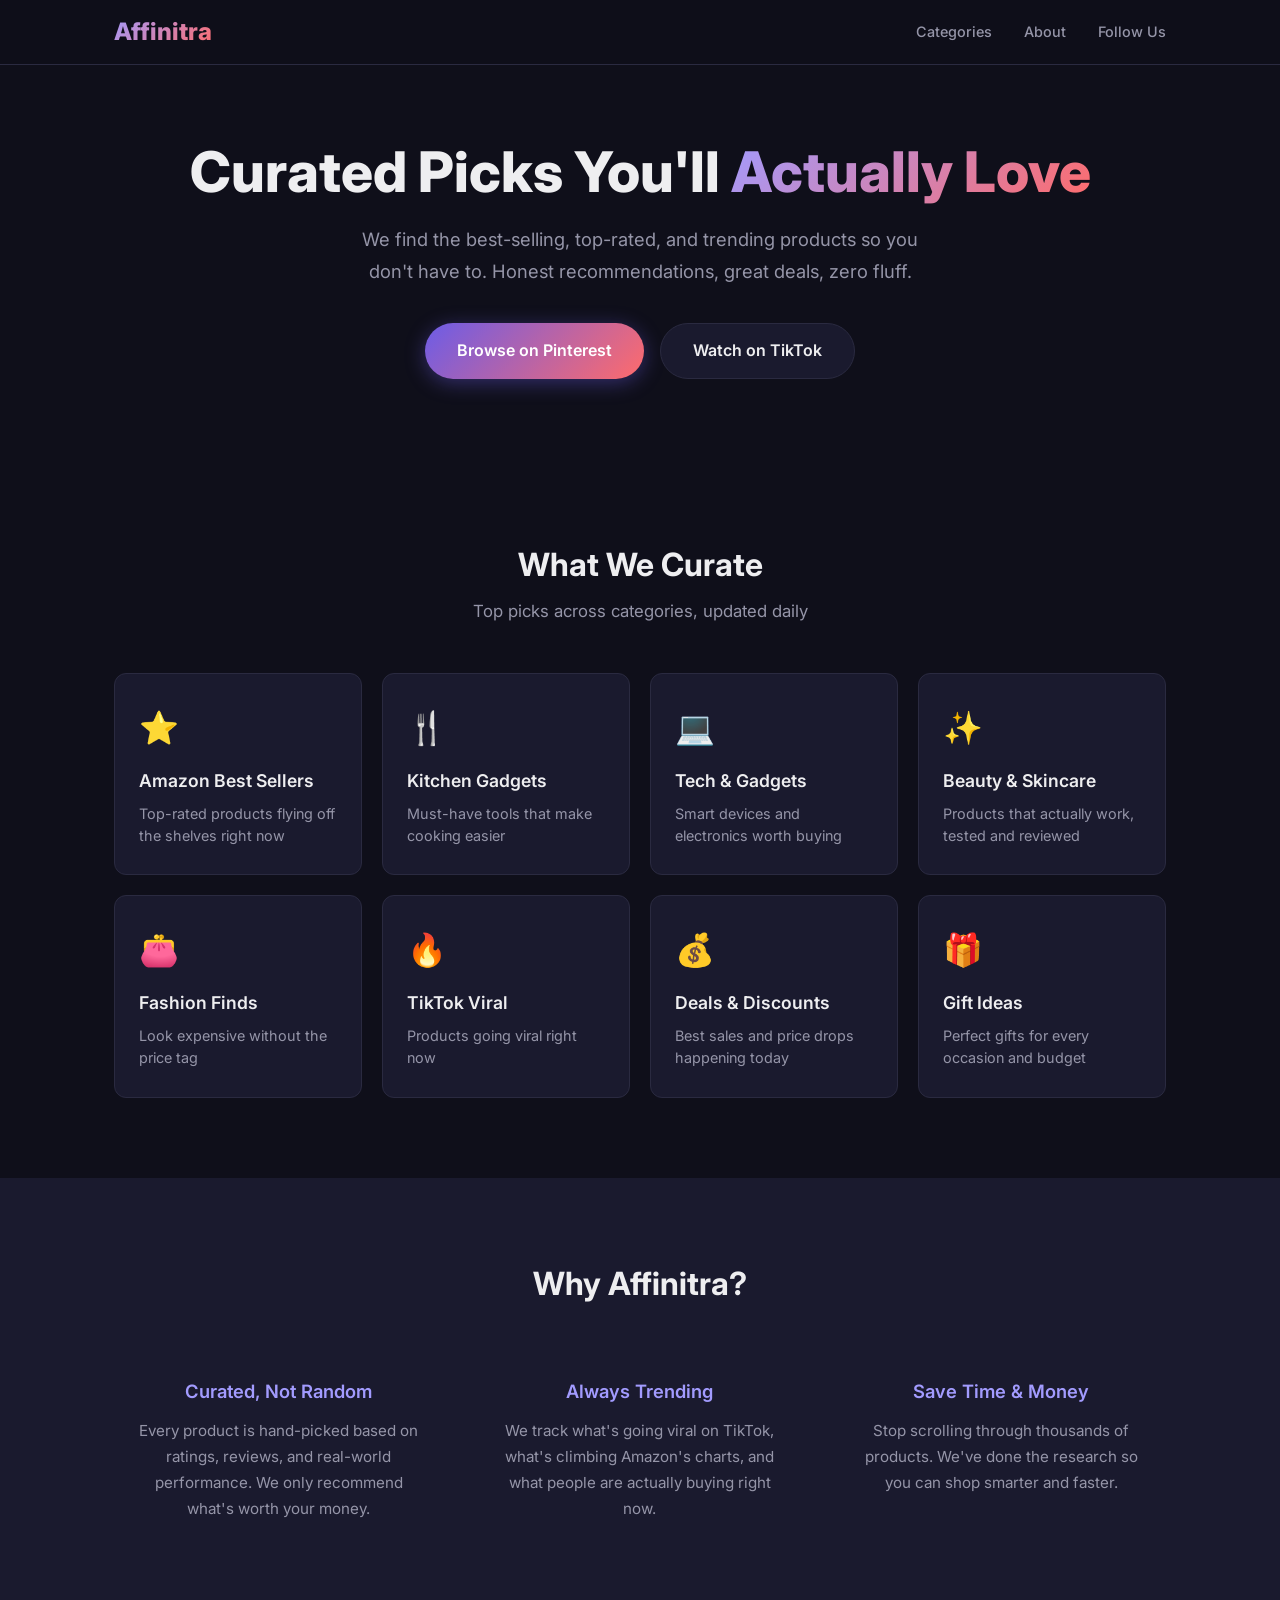
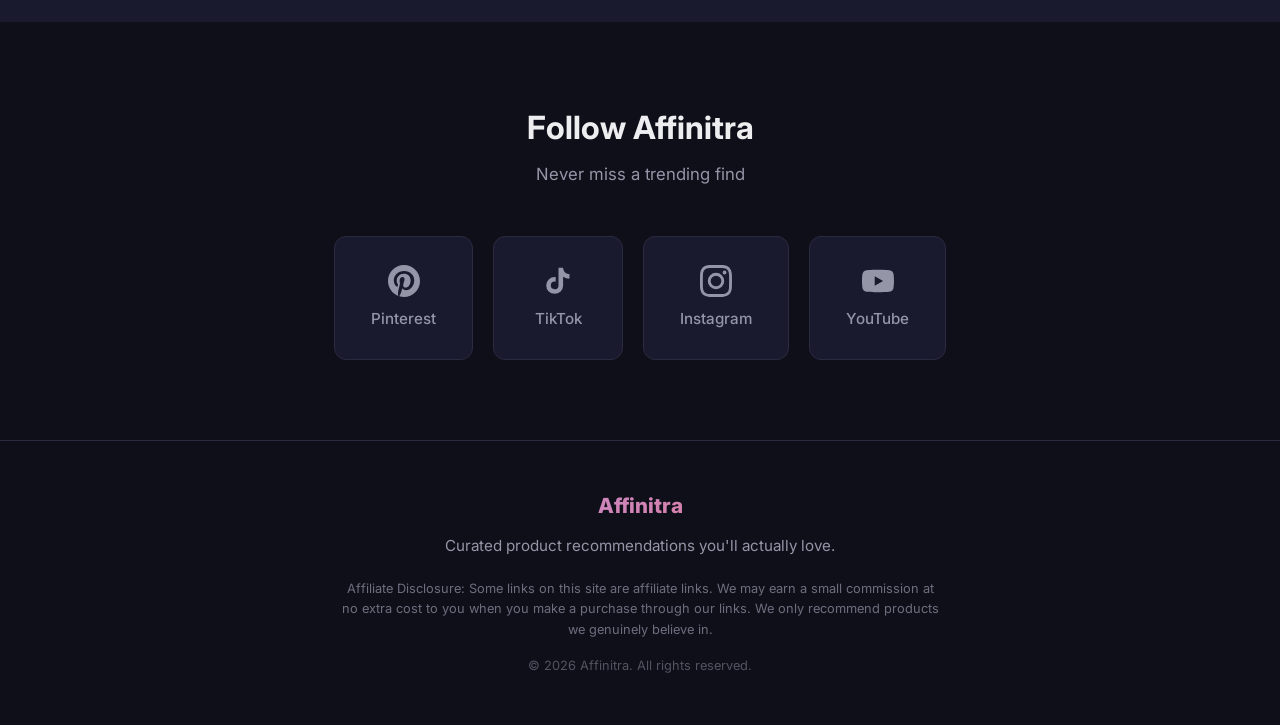
==== index.html @ 11599ca0 "Initial landing page for Affinitra Clean, modern landing page for Pinterest domain verification and " ====
<!DOCTYPE html>
<html lang="en">
<head>
    <meta charset="UTF-8">
    <meta name="viewport" content="width=device-width, initial-scale=1.0">
    <title>Affinitra — Curated Product Picks You'll Love</title>
    <meta name="description" content="Affinitra helps you discover top-rated, trending, and best-selling products. Curated picks from Amazon, TikTok viral finds, and smart deals.">
    <meta name="keywords" content="amazon finds, best sellers, product recommendations, trending products, deals, curated picks">
    <meta name="author" content="Affinitra">

    <!-- Pinterest domain verification (replace XXXXX with your Pinterest tag) -->
    <!-- <meta name="p:domain_verify" content="XXXXX"/> -->

    <!-- Open Graph -->
    <meta property="og:title" content="Affinitra — Curated Product Picks You'll Love">
    <meta property="og:description" content="Discover top-rated and trending products. Smart finds, honest picks, great deals.">
    <meta property="og:type" content="website">
    <meta property="og:url" content="https://affinitra.pages.dev">

    <link rel="preconnect" href="https://fonts.googleapis.com">
    <link rel="preconnect" href="https://fonts.gstatic.com" crossorigin>
    <link href="https://fonts.googleapis.com/css2?family=Inter:wght@400;500;600;700;800&display=swap" rel="stylesheet">
    <link rel="stylesheet" href="style.css">
</head>
<body>
    <!-- Header -->
    <header>
        <nav class="container">
            <div class="logo">Affinitra</div>
            <div class="nav-links">
                <a href="#categories">Categories</a>
                <a href="#about">About</a>
                <a href="#socials">Follow Us</a>
            </div>
        </nav>
    </header>

    <!-- Hero Section -->
    <section class="hero">
        <div class="container">
            <h1>Curated Picks You'll <span class="highlight">Actually Love</span></h1>
            <p class="hero-sub">We find the best-selling, top-rated, and trending products so you don't have to. Honest recommendations, great deals, zero fluff.</p>
            <div class="hero-buttons">
                <a href="https://www.pinterest.com/affinitra/" class="btn btn-primary" target="_blank" rel="noopener">Browse on Pinterest</a>
                <a href="https://www.tiktok.com/@affinitra" class="btn btn-secondary" target="_blank" rel="noopener">Watch on TikTok</a>
            </div>
        </div>
    </section>

    <!-- Categories Section -->
    <section id="categories" class="categories">
        <div class="container">
            <h2>What We Curate</h2>
            <p class="section-sub">Top picks across categories, updated daily</p>
            <div class="grid">
                <a href="https://www.pinterest.com/affinitra/amazon-best-sellers/" class="card" target="_blank" rel="noopener">
                    <div class="card-icon">&#11088;</div>
                    <h3>Amazon Best Sellers</h3>
                    <p>Top-rated products flying off the shelves right now</p>
                </a>
                <a href="https://www.pinterest.com/affinitra/kitchen-gadgets-finds/" class="card" target="_blank" rel="noopener">
                    <div class="card-icon">&#127860;</div>
                    <h3>Kitchen Gadgets</h3>
                    <p>Must-have tools that make cooking easier</p>
                </a>
                <a href="https://www.pinterest.com/affinitra/tech-gadgets/" class="card" target="_blank" rel="noopener">
                    <div class="card-icon">&#128187;</div>
                    <h3>Tech & Gadgets</h3>
                    <p>Smart devices and electronics worth buying</p>
                </a>
                <a href="https://www.pinterest.com/affinitra/beauty-skincare-favorites/" class="card" target="_blank" rel="noopener">
                    <div class="card-icon">&#10024;</div>
                    <h3>Beauty & Skincare</h3>
                    <p>Products that actually work, tested and reviewed</p>
                </a>
                <a href="https://www.pinterest.com/affinitra/fashion-finds-under-50/" class="card" target="_blank" rel="noopener">
                    <div class="card-icon">&#128091;</div>
                    <h3>Fashion Finds</h3>
                    <p>Look expensive without the price tag</p>
                </a>
                <a href="https://www.pinterest.com/affinitra/tiktok-made-me-buy-it/" class="card" target="_blank" rel="noopener">
                    <div class="card-icon">&#128293;</div>
                    <h3>TikTok Viral</h3>
                    <p>Products going viral right now</p>
                </a>
                <a href="https://www.pinterest.com/affinitra/deals-discounts/" class="card" target="_blank" rel="noopener">
                    <div class="card-icon">&#128176;</div>
                    <h3>Deals & Discounts</h3>
                    <p>Best sales and price drops happening today</p>
                </a>
                <a href="https://www.pinterest.com/affinitra/gift-ideas/" class="card" target="_blank" rel="noopener">
                    <div class="card-icon">&#127873;</div>
                    <h3>Gift Ideas</h3>
                    <p>Perfect gifts for every occasion and budget</p>
                </a>
            </div>
        </div>
    </section>

    <!-- About Section -->
    <section id="about" class="about">
        <div class="container">
            <h2>Why Affinitra?</h2>
            <div class="about-grid">
                <div class="about-item">
                    <h3>Curated, Not Random</h3>
                    <p>Every product is hand-picked based on ratings, reviews, and real-world performance. We only recommend what's worth your money.</p>
                </div>
                <div class="about-item">
                    <h3>Always Trending</h3>
                    <p>We track what's going viral on TikTok, what's climbing Amazon's charts, and what people are actually buying right now.</p>
                </div>
                <div class="about-item">
                    <h3>Save Time & Money</h3>
                    <p>Stop scrolling through thousands of products. We've done the research so you can shop smarter and faster.</p>
                </div>
            </div>
        </div>
    </section>

    <!-- Socials Section -->
    <section id="socials" class="socials">
        <div class="container">
            <h2>Follow Affinitra</h2>
            <p class="section-sub">Never miss a trending find</p>
            <div class="social-links">
                <a href="https://www.pinterest.com/affinitra/" class="social-card" target="_blank" rel="noopener">
                    <svg width="32" height="32" viewBox="0 0 24 24" fill="currentColor"><path d="M12 0C5.373 0 0 5.373 0 12c0 5.084 3.163 9.426 7.627 11.174-.105-.949-.2-2.405.042-3.441.218-.937 1.407-5.965 1.407-5.965s-.359-.719-.359-1.782c0-1.668.967-2.914 2.171-2.914 1.023 0 1.518.769 1.518 1.69 0 1.029-.655 2.568-.994 3.995-.283 1.194.599 2.169 1.777 2.169 2.133 0 3.772-2.249 3.772-5.495 0-2.873-2.064-4.882-5.012-4.882-3.414 0-5.418 2.561-5.418 5.207 0 1.031.397 2.138.893 2.738.098.119.112.224.083.345l-.333 1.36c-.053.22-.174.267-.402.161-1.499-.698-2.436-2.889-2.436-4.649 0-3.785 2.75-7.262 7.929-7.262 4.163 0 7.398 2.967 7.398 6.931 0 4.136-2.607 7.464-6.227 7.464-1.216 0-2.359-.632-2.75-1.378l-.748 2.853c-.271 1.043-1.002 2.35-1.492 3.146C9.57 23.812 10.763 24 12 24c6.627 0 12-5.373 12-12S18.627 0 12 0z"/></svg>
                    <span>Pinterest</span>
                </a>
                <a href="https://www.tiktok.com/@affinitra" class="social-card" target="_blank" rel="noopener">
                    <svg width="32" height="32" viewBox="0 0 24 24" fill="currentColor"><path d="M19.59 6.69a4.83 4.83 0 01-3.77-4.25V2h-3.45v13.67a2.89 2.89 0 01-2.88 2.5 2.89 2.89 0 01-2.89-2.89 2.89 2.89 0 012.89-2.89c.28 0 .54.04.79.1V9.01a6.27 6.27 0 00-.79-.05 6.34 6.34 0 00-6.34 6.34 6.34 6.34 0 006.34 6.34 6.34 6.34 0 006.34-6.34V8.75a8.18 8.18 0 004.76 1.52V6.84a4.84 4.84 0 01-1-.15z"/></svg>
                    <span>TikTok</span>
                </a>
                <a href="https://www.instagram.com/affinitra/" class="social-card" target="_blank" rel="noopener">
                    <svg width="32" height="32" viewBox="0 0 24 24" fill="currentColor"><path d="M12 2.163c3.204 0 3.584.012 4.85.07 3.252.148 4.771 1.691 4.919 4.919.058 1.265.069 1.645.069 4.849 0 3.205-.012 3.584-.069 4.849-.149 3.225-1.664 4.771-4.919 4.919-1.266.058-1.644.07-4.85.07-3.204 0-3.584-.012-4.849-.07-3.26-.149-4.771-1.699-4.919-4.92-.058-1.265-.07-1.644-.07-4.849 0-3.204.013-3.583.07-4.849.149-3.227 1.664-4.771 4.919-4.919 1.266-.057 1.645-.069 4.849-.069zM12 0C8.741 0 8.333.014 7.053.072 2.695.272.273 2.69.073 7.052.014 8.333 0 8.741 0 12c0 3.259.014 3.668.072 4.948.2 4.358 2.618 6.78 6.98 6.98C8.333 23.986 8.741 24 12 24c3.259 0 3.668-.014 4.948-.072 4.354-.2 6.782-2.618 6.979-6.98.059-1.28.073-1.689.073-4.948 0-3.259-.014-3.667-.072-4.947-.196-4.354-2.617-6.78-6.979-6.98C15.668.014 15.259 0 12 0zm0 5.838a6.162 6.162 0 100 12.324 6.162 6.162 0 000-12.324zM12 16a4 4 0 110-8 4 4 0 010 8zm6.406-11.845a1.44 1.44 0 100 2.881 1.44 1.44 0 000-2.881z"/></svg>
                    <span>Instagram</span>
                </a>
                <a href="https://www.youtube.com/@affinitra" class="social-card" target="_blank" rel="noopener">
                    <svg width="32" height="32" viewBox="0 0 24 24" fill="currentColor"><path d="M23.498 6.186a3.016 3.016 0 00-2.122-2.136C19.505 3.545 12 3.545 12 3.545s-7.505 0-9.377.505A3.017 3.017 0 00.502 6.186C0 8.07 0 12 0 12s0 3.93.502 5.814a3.016 3.016 0 002.122 2.136c1.871.505 9.376.505 9.376.505s7.505 0 9.377-.505a3.015 3.015 0 002.122-2.136C24 15.93 24 12 24 12s0-3.93-.502-5.814zM9.545 15.568V8.432L15.818 12l-6.273 3.568z"/></svg>
                    <span>YouTube</span>
                </a>
            </div>
        </div>
    </section>

    <!-- Footer -->
    <footer>
        <div class="container">
            <div class="footer-content">
                <div class="footer-logo">Affinitra</div>
                <p class="footer-text">Curated product recommendations you'll actually love.</p>
                <p class="footer-disclosure">Affiliate Disclosure: Some links on this site are affiliate links. We may earn a small commission at no extra cost to you when you make a purchase through our links. We only recommend products we genuinely believe in.</p>
                <p class="footer-copy">&copy; 2026 Affinitra. All rights reserved.</p>
            </div>
        </div>
    </footer>
</body>
</html>
---- style.css ----
/* ===== Reset & Base ===== */
*, *::before, *::after {
    margin: 0;
    padding: 0;
    box-sizing: border-box;
}

:root {
    --primary: #6C5CE7;
    --primary-dark: #5A4BD1;
    --primary-light: #A29BFE;
    --accent: #FF6B6B;
    --bg: #0F0F1A;
    --bg-card: #1A1A2E;
    --bg-card-hover: #222240;
    --text: #EEEEF0;
    --text-muted: #9595A8;
    --border: #2A2A40;
    --radius: 12px;
    --shadow: 0 4px 24px rgba(0, 0, 0, 0.3);
}

html {
    scroll-behavior: smooth;
}

body {
    font-family: 'Inter', -apple-system, BlinkMacSystemFont, sans-serif;
    background-color: var(--bg);
    color: var(--text);
    line-height: 1.6;
    -webkit-font-smoothing: antialiased;
}

.container {
    max-width: 1100px;
    margin: 0 auto;
    padding: 0 24px;
}

a {
    text-decoration: none;
    color: inherit;
}

/* ===== Header ===== */
header {
    position: fixed;
    top: 0;
    left: 0;
    right: 0;
    z-index: 100;
    background: rgba(15, 15, 26, 0.85);
    backdrop-filter: blur(16px);
    border-bottom: 1px solid var(--border);
}

nav {
    display: flex;
    align-items: center;
    justify-content: space-between;
    height: 64px;
}

.logo {
    font-size: 1.5rem;
    font-weight: 800;
    background: linear-gradient(135deg, var(--primary-light), var(--accent));
    -webkit-background-clip: text;
    -webkit-text-fill-color: transparent;
    background-clip: text;
}

.nav-links {
    display: flex;
    gap: 32px;
}

.nav-links a {
    color: var(--text-muted);
    font-size: 0.9rem;
    font-weight: 500;
    transition: color 0.2s;
}

.nav-links a:hover {
    color: var(--text);
}

/* ===== Hero ===== */
.hero {
    padding: 140px 0 80px;
    text-align: center;
}

.hero h1 {
    font-size: clamp(2.2rem, 5vw, 3.5rem);
    font-weight: 800;
    line-height: 1.15;
    margin-bottom: 20px;
}

.highlight {
    background: linear-gradient(135deg, var(--primary-light), var(--accent));
    -webkit-background-clip: text;
    -webkit-text-fill-color: transparent;
    background-clip: text;
}

.hero-sub {
    font-size: 1.15rem;
    color: var(--text-muted);
    max-width: 580px;
    margin: 0 auto 36px;
    line-height: 1.7;
}

.hero-buttons {
    display: flex;
    gap: 16px;
    justify-content: center;
    flex-wrap: wrap;
}

.btn {
    display: inline-flex;
    align-items: center;
    padding: 14px 32px;
    border-radius: 50px;
    font-size: 1rem;
    font-weight: 600;
    transition: all 0.25s;
    cursor: pointer;
}

.btn-primary {
    background: linear-gradient(135deg, var(--primary), var(--accent));
    color: white;
    box-shadow: 0 4px 20px rgba(108, 92, 231, 0.4);
}

.btn-primary:hover {
    transform: translateY(-2px);
    box-shadow: 0 6px 28px rgba(108, 92, 231, 0.55);
}

.btn-secondary {
    background: var(--bg-card);
    color: var(--text);
    border: 1px solid var(--border);
}

.btn-secondary:hover {
    background: var(--bg-card-hover);
    transform: translateY(-2px);
}

/* ===== Categories ===== */
.categories {
    padding: 80px 0;
}

.categories h2,
.about h2,
.socials h2 {
    text-align: center;
    font-size: 2rem;
    font-weight: 700;
    margin-bottom: 8px;
}

.section-sub {
    text-align: center;
    color: var(--text-muted);
    margin-bottom: 48px;
    font-size: 1.05rem;
}

.grid {
    display: grid;
    grid-template-columns: repeat(auto-fill, minmax(240px, 1fr));
    gap: 20px;
}

.card {
    background: var(--bg-card);
    border: 1px solid var(--border);
    border-radius: var(--radius);
    padding: 28px 24px;
    transition: all 0.25s;
    display: block;
}

.card:hover {
    background: var(--bg-card-hover);
    transform: translateY(-4px);
    box-shadow: var(--shadow);
    border-color: var(--primary);
}

.card-icon {
    font-size: 2rem;
    margin-bottom: 14px;
}

.card h3 {
    font-size: 1.1rem;
    font-weight: 600;
    margin-bottom: 8px;
}

.card p {
    color: var(--text-muted);
    font-size: 0.9rem;
    line-height: 1.5;
}

/* ===== About ===== */
.about {
    padding: 80px 0;
    background: var(--bg-card);
}

.about h2 {
    margin-bottom: 48px;
}

.about-grid {
    display: grid;
    grid-template-columns: repeat(auto-fill, minmax(280px, 1fr));
    gap: 32px;
}

.about-item {
    text-align: center;
    padding: 20px;
}

.about-item h3 {
    font-size: 1.15rem;
    font-weight: 600;
    margin-bottom: 12px;
    color: var(--primary-light);
}

.about-item p {
    color: var(--text-muted);
    font-size: 0.95rem;
    line-height: 1.7;
}

/* ===== Socials ===== */
.socials {
    padding: 80px 0;
}

.social-links {
    display: flex;
    justify-content: center;
    gap: 20px;
    flex-wrap: wrap;
}

.social-card {
    display: flex;
    flex-direction: column;
    align-items: center;
    gap: 10px;
    background: var(--bg-card);
    border: 1px solid var(--border);
    border-radius: var(--radius);
    padding: 28px 36px;
    transition: all 0.25s;
    color: var(--text-muted);
    min-width: 130px;
}

.social-card:hover {
    background: var(--bg-card-hover);
    transform: translateY(-4px);
    box-shadow: var(--shadow);
    border-color: var(--primary);
    color: var(--text);
}

.social-card span {
    font-size: 0.95rem;
    font-weight: 500;
}

/* ===== Footer ===== */
footer {
    padding: 48px 0;
    border-top: 1px solid var(--border);
}

.footer-content {
    text-align: center;
}

.footer-logo {
    font-size: 1.3rem;
    font-weight: 800;
    background: linear-gradient(135deg, var(--primary-light), var(--accent));
    -webkit-background-clip: text;
    -webkit-text-fill-color: transparent;
    background-clip: text;
    margin-bottom: 12px;
}

.footer-text {
    color: var(--text-muted);
    font-size: 0.95rem;
    margin-bottom: 20px;
}

.footer-disclosure {
    color: var(--text-muted);
    font-size: 0.8rem;
    max-width: 600px;
    margin: 0 auto 16px;
    line-height: 1.6;
    opacity: 0.7;
}

.footer-copy {
    color: var(--text-muted);
    font-size: 0.8rem;
    opacity: 0.5;
}

/* ===== Responsive ===== */
@media (max-width: 768px) {
    .nav-links {
        display: none;
    }

    .hero {
        padding: 120px 0 60px;
    }

    .hero h1 {
        font-size: 2rem;
    }

    .hero-sub {
        font-size: 1rem;
    }

    .btn {
        padding: 12px 24px;
        font-size: 0.9rem;
    }

    .categories,
    .about,
    .socials {
        padding: 60px 0;
    }

    .grid {
        grid-template-columns: repeat(2, 1fr);
        gap: 12px;
    }

    .card {
        padding: 20px 16px;
    }

    .social-links {
        gap: 12px;
    }

    .social-card {
        padding: 20px 24px;
    }
}

@media (max-width: 480px) {
    .grid {
        grid-template-columns: 1fr;
    }
}
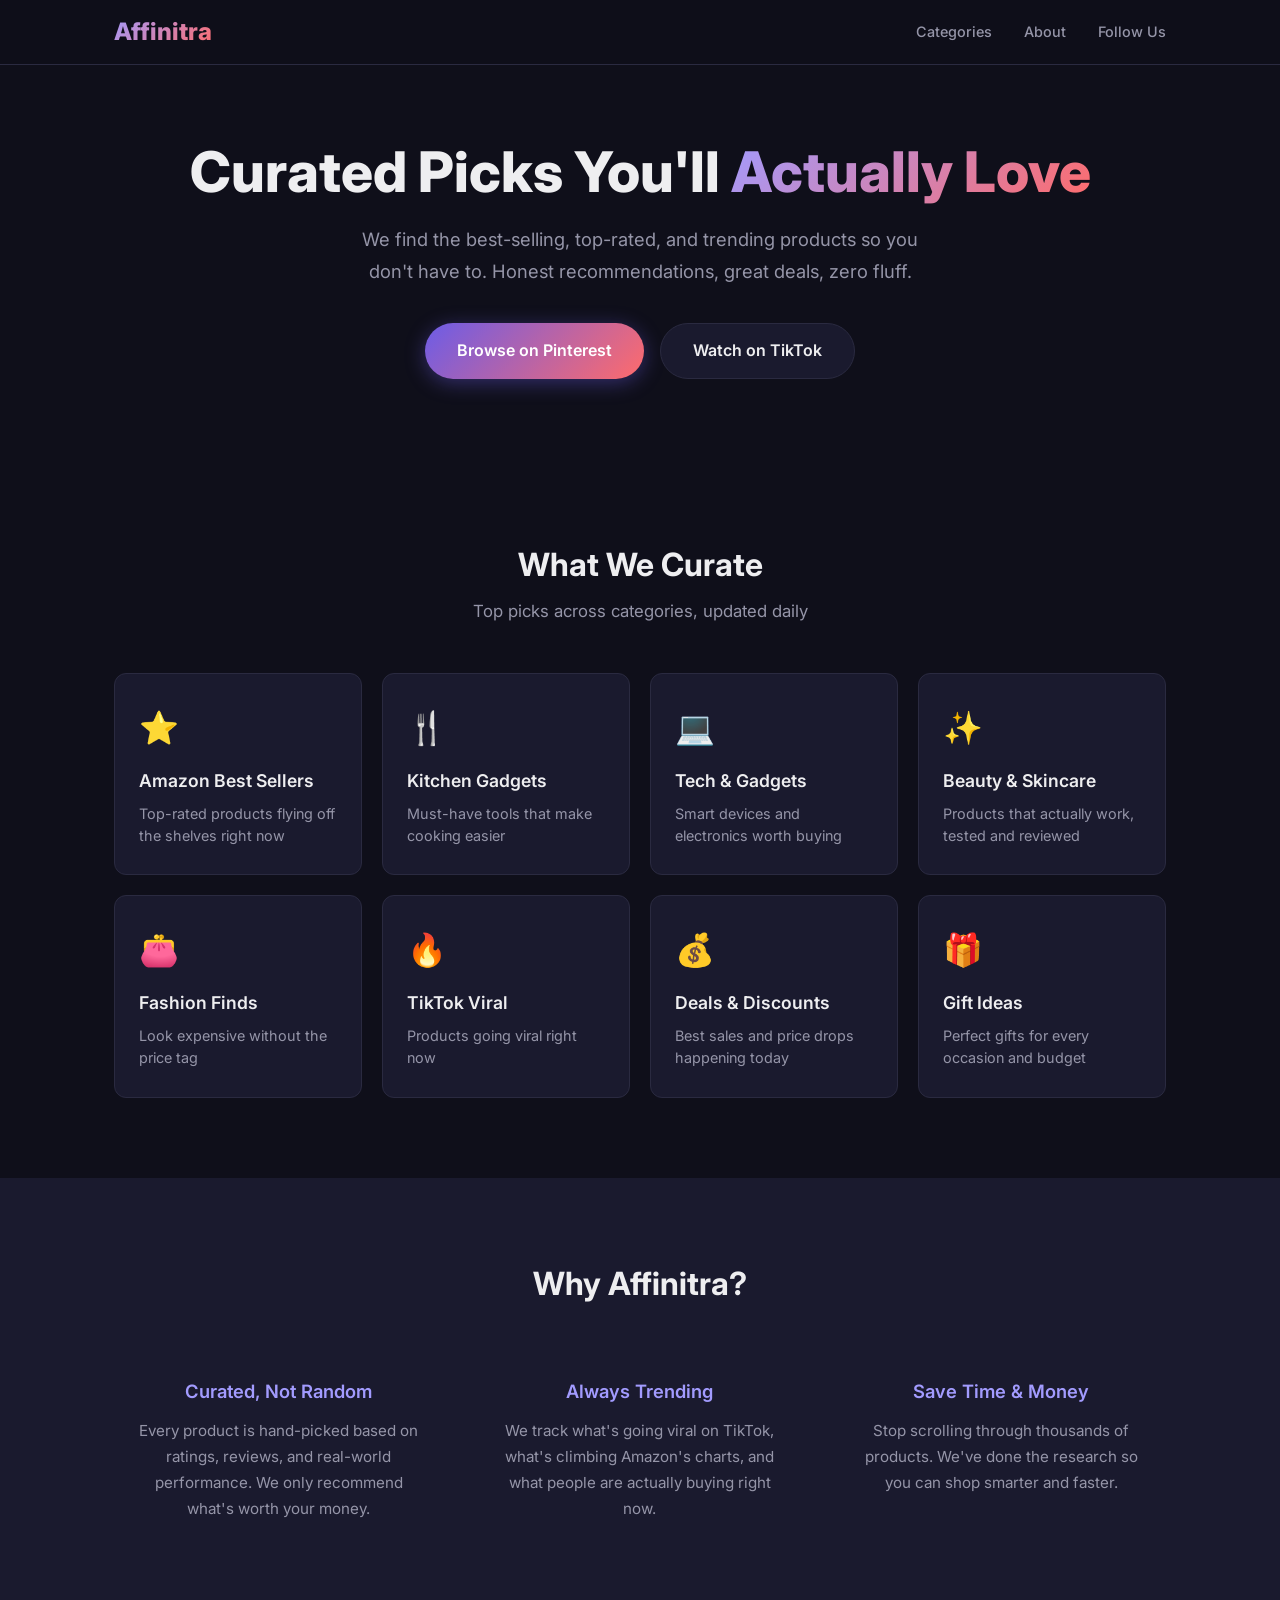
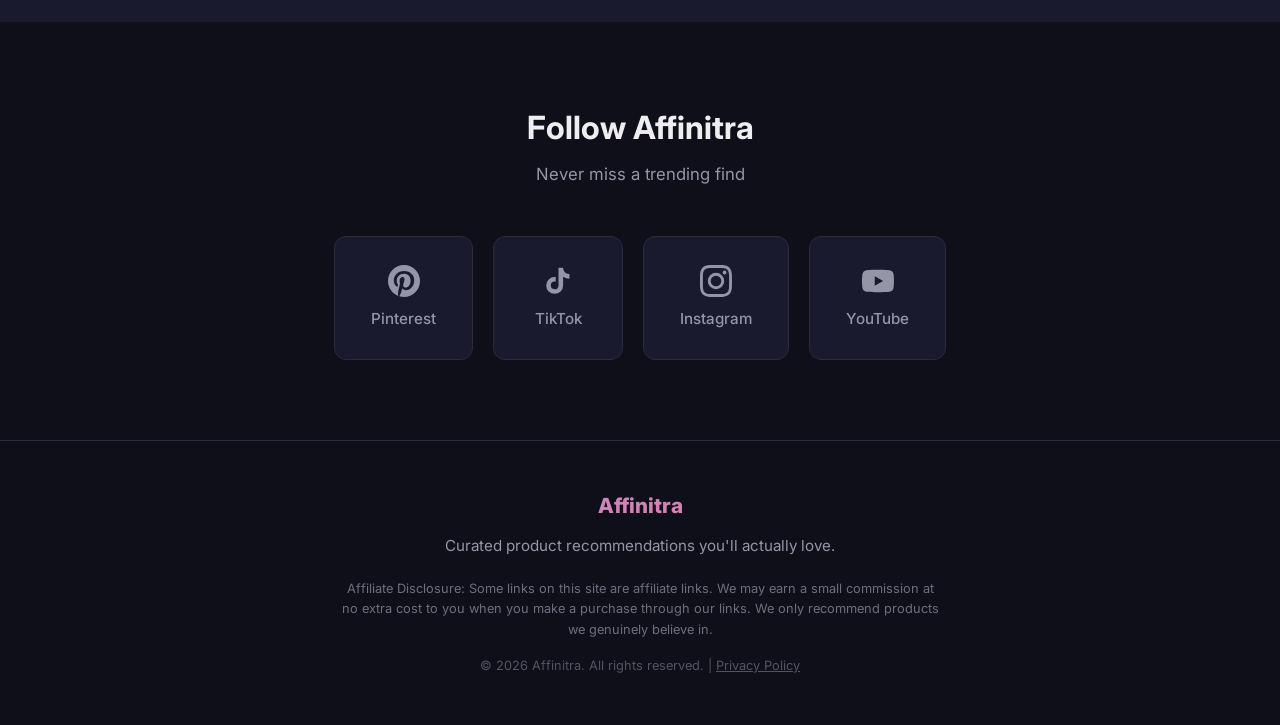
==== commit 5d4f23b5: "Add privacy policy page and footer link Required for Pinterest Developer App setup. Covers affiliate" ====
--- a/index.html
+++ b/index.html
@@ -8,8 +8,8 @@
     <meta name="keywords" content="amazon finds, best sellers, product recommendations, trending products, deals, curated picks">
     <meta name="author" content="Affinitra">
 
-    <!-- Pinterest domain verification (replace XXXXX with your Pinterest tag) -->
-    <!-- <meta name="p:domain_verify" content="XXXXX"/> -->
+    <!-- Pinterest domain verification -->
+    <meta name="p:domain_verify" content="d73f870591c632fb61c10e35ae5c7b6f"/>
 
     <!-- Open Graph -->
     <meta property="og:title" content="Affinitra — Curated Product Picks You'll Love">
@@ -151,7 +151,7 @@
                 <div class="footer-logo">Affinitra</div>
                 <p class="footer-text">Curated product recommendations you'll actually love.</p>
                 <p class="footer-disclosure">Affiliate Disclosure: Some links on this site are affiliate links. We may earn a small commission at no extra cost to you when you make a purchase through our links. We only recommend products we genuinely believe in.</p>
-                <p class="footer-copy">&copy; 2026 Affinitra. All rights reserved.</p>
+                <p class="footer-copy">&copy; 2026 Affinitra. All rights reserved. | <a href="/privacy-policy.html" style="color:inherit;text-decoration:underline;">Privacy Policy</a></p>
             </div>
         </div>
     </footer>
